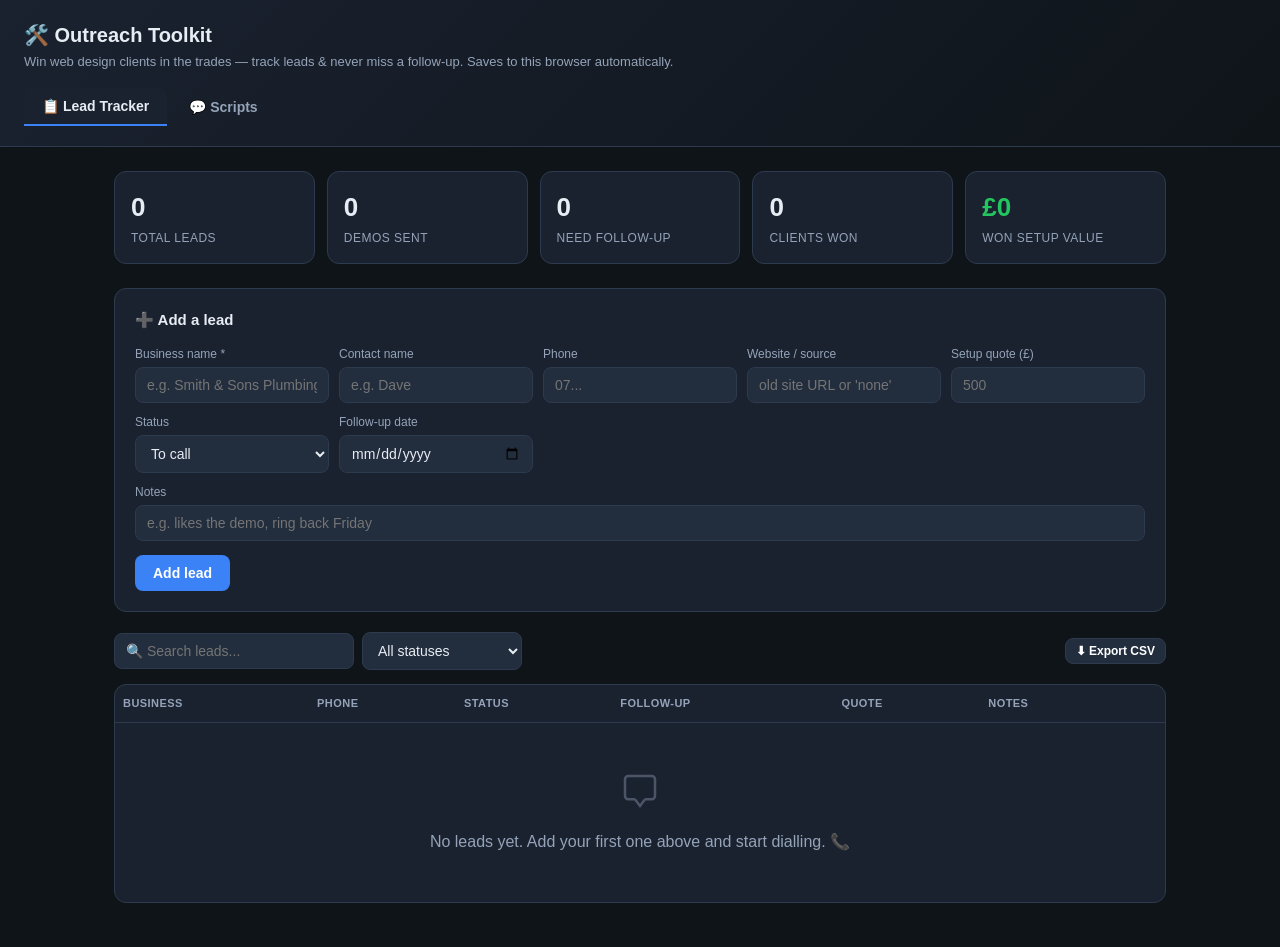
==== outreach-toolkit.html @ 8e2228c4 "Add Outreach Toolkit: lead tracker + scripts for trades web design" ====
<!DOCTYPE html>
<html lang="en-GB">
<head>
<meta charset="UTF-8">
<meta name="viewport" content="width=device-width, initial-scale=1.0">
<title>Outreach Toolkit — Web Design for Trades</title>
<style>
  :root {
    --bg: #0f1419;
    --panel: #1a2230;
    --panel-2: #222d3d;
    --line: #2e3a4d;
    --text: #e8edf4;
    --muted: #94a3b8;
    --accent: #3b82f6;
    --green: #22c55e;
    --amber: #f59e0b;
    --red: #ef4444;
    --purple: #a855f7;
  }
  * { box-sizing: border-box; margin: 0; padding: 0; }
  body {
    font-family: -apple-system, BlinkMacSystemFont, "Segoe UI", Roboto, Helvetica, Arial, sans-serif;
    background: var(--bg);
    color: var(--text);
    line-height: 1.5;
  }
  header {
    background: linear-gradient(135deg, #1a2230, #0f1419);
    border-bottom: 1px solid var(--line);
    padding: 20px 24px;
    position: sticky; top: 0; z-index: 10;
  }
  header h1 { font-size: 20px; font-weight: 700; }
  header p { color: var(--muted); font-size: 13px; margin-top: 2px; }
  .tabs { display: flex; gap: 4px; margin-top: 16px; }
  .tab {
    background: transparent; border: none; color: var(--muted);
    padding: 10px 18px; cursor: pointer; font-size: 14px; font-weight: 600;
    border-radius: 8px 8px 0 0; transition: .15s;
  }
  .tab:hover { color: var(--text); background: var(--panel-2); }
  .tab.active { color: var(--text); background: var(--panel); border-bottom: 2px solid var(--accent); }
  .wrap { max-width: 1100px; margin: 0 auto; padding: 24px; }
  .view { display: none; }
  .view.active { display: block; }

  /* Stats */
  .stats { display: grid; grid-template-columns: repeat(auto-fit, minmax(150px,1fr)); gap: 12px; margin-bottom: 24px; }
  .stat { background: var(--panel); border: 1px solid var(--line); border-radius: 12px; padding: 16px; }
  .stat .num { font-size: 26px; font-weight: 700; }
  .stat .lbl { color: var(--muted); font-size: 12px; text-transform: uppercase; letter-spacing: .04em; margin-top: 2px; }
  .stat.pipeline .num { color: var(--green); }

  /* Form */
  .card { background: var(--panel); border: 1px solid var(--line); border-radius: 12px; padding: 20px; margin-bottom: 20px; }
  .card h2 { font-size: 15px; margin-bottom: 14px; }
  .grid-form { display: grid; grid-template-columns: repeat(auto-fit, minmax(180px,1fr)); gap: 10px; }
  input, select, textarea {
    width: 100%; background: var(--panel-2); border: 1px solid var(--line);
    color: var(--text); padding: 9px 11px; border-radius: 8px; font-size: 14px; font-family: inherit;
  }
  input:focus, select:focus, textarea:focus { outline: none; border-color: var(--accent); }
  label { font-size: 12px; color: var(--muted); display: block; margin-bottom: 4px; }
  .btn {
    background: var(--accent); color: #fff; border: none; padding: 10px 18px;
    border-radius: 8px; font-size: 14px; font-weight: 600; cursor: pointer; transition: .15s;
  }
  .btn:hover { filter: brightness(1.1); }
  .btn.ghost { background: var(--panel-2); border: 1px solid var(--line); }
  .btn.sm { padding: 5px 10px; font-size: 12px; }
  .btn.danger { background: transparent; color: var(--red); border: 1px solid transparent; }
  .btn.danger:hover { background: rgba(239,68,68,.12); }
  .toolbar { display: flex; gap: 8px; align-items: center; flex-wrap: wrap; margin-bottom: 14px; }
  .toolbar .spacer { flex: 1; }
  .search { max-width: 240px; }

  /* Lead table */
  table { width: 100%; border-collapse: collapse; }
  th { text-align: left; font-size: 11px; text-transform: uppercase; letter-spacing: .04em; color: var(--muted); padding: 10px 8px; border-bottom: 1px solid var(--line); }
  td { padding: 10px 8px; border-bottom: 1px solid var(--line); font-size: 14px; vertical-align: middle; }
  tr:hover td { background: rgba(255,255,255,.02); }
  .biz strong { display: block; }
  .biz span { color: var(--muted); font-size: 12px; }
  select.status { padding: 5px 8px; font-size: 12px; font-weight: 600; border-radius: 999px; }
  .status-tocall { color: var(--muted); }
  .status-called { color: var(--accent); }
  .status-demosent { color: var(--purple); }
  .status-followup { color: var(--amber); }
  .status-won { color: var(--green); }
  .status-lost { color: var(--red); }
  .empty { text-align: center; color: var(--muted); padding: 48px 16px; }
  .empty svg { opacity: .4; margin-bottom: 12px; }
  .overdue { color: var(--red); font-weight: 600; }
  .due-soon { color: var(--amber); }
  a.link { color: var(--accent); text-decoration: none; }
  a.link:hover { text-decoration: underline; }

  /* Scripts */
  .script-block { background: var(--panel); border: 1px solid var(--line); border-radius: 12px; padding: 20px; margin-bottom: 16px; }
  .script-block h3 { font-size: 15px; margin-bottom: 6px; color: var(--accent); }
  .script-block h4 { font-size: 13px; margin: 14px 0 4px; color: var(--amber); }
  .script-block p, .script-block blockquote { font-size: 14px; margin-bottom: 8px; }
  .script-block blockquote {
    border-left: 3px solid var(--accent); padding: 8px 12px; background: var(--panel-2);
    border-radius: 0 8px 8px 0; color: #cdd8e6; font-style: italic;
  }
  .tip { font-size: 13px; color: var(--muted); }
  .note { font-size: 12px; color: var(--muted); font-style: italic; }
  .muted-small { font-size: 12px; color: var(--muted); }

  @media print {
    header, .tabs, .no-print { display: none !important; }
    body { background: #fff; color: #000; }
    .script-block { border: 1px solid #ccc; break-inside: avoid; }
    .script-block blockquote { background: #f4f4f4; color: #000; }
    .view { display: block !important; }
    #view-leads, #view-add { display: none !important; }
  }
</style>
</head>
<body>
<header>
  <h1>🛠️ Outreach Toolkit</h1>
  <p>Win web design clients in the trades — track leads &amp; never miss a follow-up. Saves to this browser automatically.</p>
  <div class="tabs">
    <button class="tab active" data-tab="leads">📋 Lead Tracker</button>
    <button class="tab" data-tab="scripts">💬 Scripts</button>
  </div>
</header>

<div class="wrap">

  <!-- ============ LEAD TRACKER ============ -->
  <div class="view active" id="view-leads">
    <div class="stats">
      <div class="stat"><div class="num" id="s-total">0</div><div class="lbl">Total Leads</div></div>
      <div class="stat"><div class="num" id="s-demos">0</div><div class="lbl">Demos Sent</div></div>
      <div class="stat"><div class="num" id="s-followup">0</div><div class="lbl">Need Follow-up</div></div>
      <div class="stat"><div class="num" id="s-won">0</div><div class="lbl">Clients Won</div></div>
      <div class="stat pipeline"><div class="num" id="s-pipeline">£0</div><div class="lbl">Won Setup Value</div></div>
    </div>

    <div class="card">
      <h2>➕ Add a lead</h2>
      <div class="grid-form">
        <div><label>Business name *</label><input id="f-name" placeholder="e.g. Smith &amp; Sons Plumbing"></div>
        <div><label>Contact name</label><input id="f-contact" placeholder="e.g. Dave"></div>
        <div><label>Phone</label><input id="f-phone" placeholder="07..."></div>
        <div><label>Website / source</label><input id="f-web" placeholder="old site URL or 'none'"></div>
        <div><label>Setup quote (£)</label><input id="f-value" type="number" placeholder="500"></div>
        <div><label>Status</label>
          <select id="f-status">
            <option value="tocall">To call</option>
            <option value="called">Called</option>
            <option value="demosent">Demo sent</option>
            <option value="followup">Follow-up</option>
            <option value="won">Won</option>
            <option value="lost">Lost</option>
          </select>
        </div>
        <div><label>Follow-up date</label><input id="f-date" type="date"></div>
        <div style="grid-column: 1/-1"><label>Notes</label><input id="f-notes" placeholder="e.g. likes the demo, ring back Friday"></div>
      </div>
      <div style="margin-top:14px"><button class="btn" id="addBtn">Add lead</button></div>
    </div>

    <div class="toolbar">
      <input class="search" id="search" placeholder="🔍 Search leads...">
      <select id="filter" style="max-width:160px">
        <option value="all">All statuses</option>
        <option value="tocall">To call</option>
        <option value="called">Called</option>
        <option value="demosent">Demo sent</option>
        <option value="followup">Follow-up</option>
        <option value="won">Won</option>
        <option value="lost">Lost</option>
      </select>
      <div class="spacer"></div>
      <button class="btn ghost sm" id="exportBtn">⬇ Export CSV</button>
    </div>

    <div class="card" style="padding:0; overflow-x:auto">
      <table id="table">
        <thead>
          <tr>
            <th>Business</th><th>Phone</th><th>Status</th><th>Follow-up</th><th>Quote</th><th>Notes</th><th></th>
          </tr>
        </thead>
        <tbody id="tbody"></tbody>
      </table>
      <div class="empty" id="empty">
        <svg width="40" height="40" viewBox="0 0 24 24" fill="none" stroke="currentColor" stroke-width="1.5"><path d="M9 17H5a2 2 0 0 1-2-2V5a2 2 0 0 1 2-2h14a2 2 0 0 1 2 2v10a2 2 0 0 1-2 2h-4M9 17l3 4 3-4"/></svg>
        <div>No leads yet. Add your first one above and start dialling. 📞</div>
      </div>
    </div>
  </div>

  <!-- ============ SCRIPTS ============ -->
  <div class="view" id="view-scripts">
    <div class="no-print" style="margin-bottom:16px; display:flex; gap:8px; align-items:center;">
      <button class="btn ghost sm" onclick="window.print()">🖨️ Print this sheet</button>
      <span class="muted-small">Tip: always lead with the free demo, never the pitch.</span>
    </div>

    <div class="script-block">
      <h3>📞 Cold Call — Opening</h3>
      <p class="tip">The first 10 seconds decide everything. Be quick, be human.</p>
      <blockquote>"Hi, is that [Name]? ... Hi [Name], my name's [Your Name] — I'll be quick, I know you're busy. I build websites for [plumbers/roofers] round [town], and I redesigned yours as a free demo to show you what it could look like. Is it alright if I text or email you the link to have a look? No charge, no catch."</blockquote>
      <h4>If they say yes:</h4>
      <blockquote>"Brilliant — what's the best number or email? ... Perfect, I'll fire it over now. Have a look when you get two minutes, and if you like it I can have the full thing live this week. If not, no worries at all — keep the demo."</blockquote>
      <p class="note">Send the demo immediately while on the call or right after.</p>
    </div>

    <div class="script-block">
      <h3>🛡️ Objection Handling</h3>

      <h4>"Why do I need this? I get all my work word of mouth."</h4>
      <blockquote>"Honestly, that's the best kind of work to have — and I'm not trying to replace it. Here's the thing though: when someone recommends you, the first thing the new customer does is Google you before they ring. If they find nothing, or an old site, some of them hesitate or go with the next name. A proper site just makes sure the referrals you're already getting actually pick up the phone — it backs up your reputation instead of letting it leak. That's all it does."</blockquote>
      <p class="note">Don't attack word-of-mouth. Reframe the site as plugging a leak in referrals they already get.</p>

      <h4>"How much is it?"</h4>
      <blockquote>"Setup's [£450–600] one-off, then [£50] a month to host it, keep it running and make any changes you need. But genuinely — have a look at the demo first, no point talking money until you've seen if you even like it."</blockquote>

      <h4>"I already have someone who does my website."</h4>
      <blockquote>"No problem at all. Mind if I send the demo anyway? Costs you nothing to compare — if yours is already better, you'll know in ten seconds and I'll leave you be."</blockquote>

      <h4>"I'm not interested / haven't got time."</h4>
      <blockquote>"Totally fair, I'll not keep you. I'll just text the demo link over so it's there if you ever fancy a look — sound alright? Cheers [Name], take care."</blockquote>

      <h4>"Is this a scam / who are you again?"</h4>
      <blockquote>"Ha, fair question — no, I'm local, I build sites for trades round here. There's nothing to buy on the phone. I just made you a free demo and wanted you to see it. I'll text it from this number now so you've got my details."</blockquote>
    </div>

    <div class="script-block">
      <h3>💬 Follow-Up Texts</h3>
      <h4>Right after the call:</h4>
      <blockquote>Hi [Name], [Your Name] here — great speaking with you. Here's the free demo I made for your site: [link]<br><br>Have a look when you get a sec. Happy to tweak anything or get it live this week if you like it 👍</blockquote>
      <h4>Next day (no reply):</h4>
      <blockquote>Hi [Name], did the demo come through ok? No rush — just shout if you've any questions or want any changes made.</blockquote>
      <h4>3–4 days later (then leave it):</h4>
      <blockquote>Hey [Name], I'll leave you in peace after this! The demo's yours to keep either way — link's here again if it's handy: [link]. Cheers 🙂</blockquote>
    </div>

    <div class="script-block">
      <h3>📩 Facebook / Instagram DM</h3>
      <blockquote>Hi [Name] 👋 I build websites for [roofers] around [town]. I redesigned yours as a free demo to show what it could look like — here's the link: [demo]<br><br>No charge and no catch. If you like it I can get the full site live this week; if not, keep the demo, no worries at all 🙂</blockquote>
      <h4>DM follow-up (2 days later):</h4>
      <blockquote>Hi [Name], just checking the demo link came through ok? Happy to change anything on it 👍</blockquote>
    </div>

    <div class="script-block">
      <h3>✅ Two rules that make it convert</h3>
      <p>1. <strong>Lead with the demo, never the pitch.</strong> "I built you something free" gets a yes; "can I sell you a website" gets a no.</p>
      <p>2. <strong>Follow up.</strong> Aim for ~30 touches a day. Most sales happen on the 2nd–4th contact, not the first — that's what the tracker is for.</p>
    </div>
  </div>

</div>

<script>
  const STORE = 'outreach_leads_v1';
  let leads = JSON.parse(localStorage.getItem(STORE) || '[]');

  const statusLabels = {
    tocall: 'To call', called: 'Called', demosent: 'Demo sent',
    followup: 'Follow-up', won: 'Won', lost: 'Lost'
  };

  function save() { localStorage.setItem(STORE, JSON.stringify(leads)); }

  function fmtDate(d) {
    if (!d) return '—';
    const date = new Date(d + 'T00:00:00');
    const today = new Date(); today.setHours(0,0,0,0);
    const diff = Math.round((date - today) / 86400000);
    const str = date.toLocaleDateString('en-GB', { day:'numeric', month:'short' });
    if (diff < 0) return '<span class="overdue">'+str+' (overdue)</span>';
    if (diff === 0) return '<span class="overdue">Today</span>';
    if (diff <= 2) return '<span class="due-soon">'+str+'</span>';
    return str;
  }

  function esc(s){ return (s||'').replace(/[&<>"]/g, c=>({'&':'&amp;','<':'&lt;','>':'&gt;','"':'&quot;'}[c])); }

  function render() {
    const q = document.getElementById('search').value.toLowerCase();
    const filter = document.getElementById('filter').value;
    const tbody = document.getElementById('tbody');
    tbody.innerHTML = '';

    let list = leads.filter(l => {
      const matchQ = !q || (l.name+l.contact+l.notes+l.phone).toLowerCase().includes(q);
      const matchF = filter === 'all' || l.status === filter;
      return matchQ && matchF;
    });

    document.getElementById('empty').style.display = leads.length === 0 ? 'block' : 'none';

    list.forEach(l => {
      const tr = document.createElement('tr');
      const opts = Object.keys(statusLabels).map(k =>
        `<option value="${k}" ${l.status===k?'selected':''}>${statusLabels[k]}</option>`).join('');
      const phoneCell = l.phone ? `<a class="link" href="tel:${esc(l.phone)}">${esc(l.phone)}</a>` : '—';
      tr.innerHTML = `
        <td class="biz"><strong>${esc(l.name)}</strong><span>${esc(l.contact||'')}${l.web?' · '+esc(l.web):''}</span></td>
        <td>${phoneCell}</td>
        <td><select class="status status-${l.status}" data-id="${l.id}">${opts}</select></td>
        <td>${fmtDate(l.date)}</td>
        <td>${l.value?('£'+l.value):'—'}</td>
        <td>${esc(l.notes||'')}</td>
        <td><button class="btn danger sm" data-del="${l.id}">✕</button></td>`;
      tbody.appendChild(tr);
    });

    // stats
    document.getElementById('s-total').textContent = leads.length;
    document.getElementById('s-demos').textContent = leads.filter(l=>['demosent','followup','won'].includes(l.status)).length;
    document.getElementById('s-followup').textContent = leads.filter(l=>l.status==='followup').length;
    document.getElementById('s-won').textContent = leads.filter(l=>l.status==='won').length;
    const pipe = leads.filter(l=>l.status==='won').reduce((s,l)=>s+(parseInt(l.value)||0),0);
    document.getElementById('s-pipeline').textContent = '£'+pipe.toLocaleString();
  }

  document.getElementById('addBtn').addEventListener('click', () => {
    const name = document.getElementById('f-name').value.trim();
    if (!name) { alert('Business name is required'); return; }
    leads.unshift({
      id: Date.now().toString(),
      name,
      contact: document.getElementById('f-contact').value.trim(),
      phone: document.getElementById('f-phone').value.trim(),
      web: document.getElementById('f-web').value.trim(),
      value: document.getElementById('f-value').value.trim(),
      status: document.getElementById('f-status').value,
      date: document.getElementById('f-date').value,
      notes: document.getElementById('f-notes').value.trim()
    });
    save(); render();
    ['f-name','f-contact','f-phone','f-web','f-value','f-date','f-notes'].forEach(id=>document.getElementById(id).value='');
    document.getElementById('f-name').focus();
  });

  document.getElementById('tbody').addEventListener('change', e => {
    if (e.target.classList.contains('status')) {
      const l = leads.find(x => x.id === e.target.dataset.id);
      if (l) { l.status = e.target.value; save(); render(); }
    }
  });

  document.getElementById('tbody').addEventListener('click', e => {
    if (e.target.dataset.del) {
      leads = leads.filter(x => x.id !== e.target.dataset.del);
      save(); render();
    }
  });

  document.getElementById('search').addEventListener('input', render);
  document.getElementById('filter').addEventListener('change', render);

  document.getElementById('exportBtn').addEventListener('click', () => {
    const rows = [['Business','Contact','Phone','Website','Status','Follow-up','Quote','Notes']];
    leads.forEach(l => rows.push([l.name,l.contact,l.phone,l.web,statusLabels[l.status],l.date,l.value,l.notes]));
    const csv = rows.map(r => r.map(c => '"'+String(c||'').replace(/"/g,'""')+'"').join(',')).join('\n');
    const blob = new Blob([csv], {type:'text/csv'});
    const a = document.createElement('a');
    a.href = URL.createObjectURL(blob);
    a.download = 'leads.csv';
    a.click();
  });

  // tabs
  document.querySelectorAll('.tab').forEach(t => t.addEventListener('click', () => {
    document.querySelectorAll('.tab').forEach(x=>x.classList.remove('active'));
    document.querySelectorAll('.view').forEach(x=>x.classList.remove('active'));
    t.classList.add('active');
    document.getElementById('view-'+t.dataset.tab).classList.add('active');
  }));

  render();
</script>
</body>
</html>
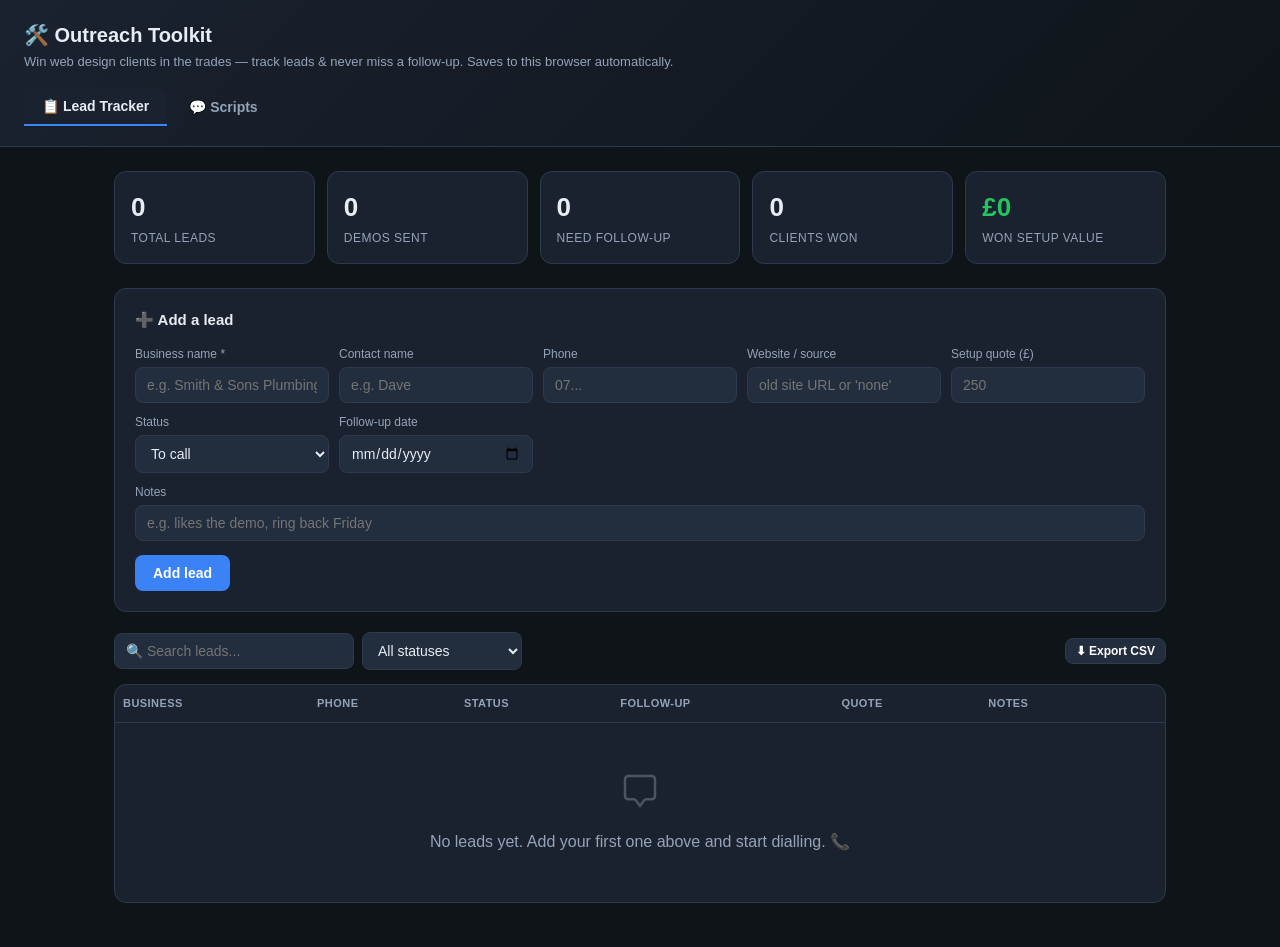
==== commit fd85d275: "Rework scripts to book a meeting (not send a link); pricing now 250 setup + 30/mo" ====
--- a/outreach-toolkit.html
+++ b/outreach-toolkit.html
@@ -148,7 +148,7 @@
         <div><label>Contact name</label><input id="f-contact" placeholder="e.g. Dave"></div>
         <div><label>Phone</label><input id="f-phone" placeholder="07..."></div>
         <div><label>Website / source</label><input id="f-web" placeholder="old site URL or 'none'"></div>
-        <div><label>Setup quote (£)</label><input id="f-value" type="number" placeholder="500"></div>
+        <div><label>Setup quote (£)</label><input id="f-value" type="number" placeholder="250"></div>
         <div><label>Status</label>
           <select id="f-status">
             <option value="tocall">To call</option>
@@ -200,16 +200,30 @@
   <div class="view" id="view-scripts">
     <div class="no-print" style="margin-bottom:16px; display:flex; gap:8px; align-items:center;">
       <button class="btn ghost sm" onclick="window.print()">🖨️ Print this sheet</button>
-      <span class="muted-small">Tip: always lead with the free demo, never the pitch.</span>
-    </div>
-
-    <div class="script-block">
-      <h3>📞 Cold Call — Opening</h3>
-      <p class="tip">The first 10 seconds decide everything. Be quick, be human.</p>
-      <blockquote>"Hi, is that [Name]? ... Hi [Name], my name's [Your Name] — I'll be quick, I know you're busy. I build websites for [plumbers/roofers] round [town], and I redesigned yours as a free demo to show you what it could look like. Is it alright if I text or email you the link to have a look? No charge, no catch."</blockquote>
-      <h4>If they say yes:</h4>
-      <blockquote>"Brilliant — what's the best number or email? ... Perfect, I'll fire it over now. Have a look when you get two minutes, and if you like it I can have the full thing live this week. If not, no worries at all — keep the demo."</blockquote>
-      <p class="note">Send the demo immediately while on the call or right after.</p>
+      <span class="muted-small">Tip: the goal of every call is one thing — get a meeting booked in the diary to show them the demo.</span>
+    </div>
+
+    <div class="script-block">
+      <h3>📞 Cold Call — Opening (goal: book a meeting)</h3>
+      <p class="tip">The first 10 seconds decide everything. Be quick, be human. The ONLY aim of this call is to get a meeting in the diary — don't try to sell or send anything, just book the time.</p>
+      <blockquote>"Hi, is that [Name]? ... Hi [Name], my name's [Your Name] — I'll be quick, I know you're busy. I build websites for [plumbers/roofers] round [town], and I've actually already built you a free demo of what yours could look like. I'd love to pop by and show you what I've put together — when are you usually free for a quick 15 minutes this week?"</blockquote>
+      <h4>If "yes" → pin down a time:</h4>
+      <blockquote>"Brilliant — what suits you better, [day] or [day]? ... Perfect, say [time]? What's the best address to meet you at, and a mobile number in case anything changes?"</blockquote>
+      <h4>If they can't meet in person:</h4>
+      <blockquote>"No problem — we can do it over a quick video call instead, I'll share my screen and walk you through it. When are you free for 15 minutes?"</blockquote>
+      <p class="note">Lock the day, time, place and number into your tracker straight away with a follow-up date. That booked meeting is the win.</p>
+    </div>
+
+    <div class="script-block">
+      <h3>🎬 The Meeting — Showing the Demo</h3>
+      <p class="tip">This is where you win the job. Keep it tight, talk benefits not features, and finish by asking for the go-ahead.</p>
+      <h4>Open (15 secs):</h4>
+      <blockquote>"Thanks for seeing me [Name]. So this is a quick demo I built specially for [business] — nothing's live yet, just want to show you the idea and see what you think."</blockquote>
+      <h4>Walk them through it — tie everything to getting more jobs:</h4>
+      <blockquote>"So up the top here, your phone number's clickable — someone on their mobile just taps it and they're straight through to you. This big button says 'Get a Free Quote' so people know exactly what to do. Down here I've put your reviews front and centre, because that's what wins the people your customers refer you to..."</blockquote>
+      <h4>Close — always ask (30 secs):</h4>
+      <blockquote>"That's the gist of it. What do you reckon? ... If you're happy, I can have the full thing live this week — it's [£250] to set up and [£30] a month to host it and make any changes. Shall I get it started for you?"</blockquote>
+      <p class="note">Silence after you ask the price is normal — don't fill it. Let them answer.</p>
     </div>
 
     <div class="script-block">
@@ -220,38 +234,38 @@
       <p class="note">Don't attack word-of-mouth. Reframe the site as plugging a leak in referrals they already get.</p>
 
       <h4>"How much is it?"</h4>
-      <blockquote>"Setup's [£450–600] one-off, then [£50] a month to host it, keep it running and make any changes you need. But genuinely — have a look at the demo first, no point talking money until you've seen if you even like it."</blockquote>
+      <blockquote>"It's [£250] to set up and [£30] a month to host it, keep it running and make any changes you need. But genuinely — let me come show you it properly first, no point talking money until you've seen if you even like it. When are you free for 15 minutes?"</blockquote>
 
       <h4>"I already have someone who does my website."</h4>
-      <blockquote>"No problem at all. Mind if I send the demo anyway? Costs you nothing to compare — if yours is already better, you'll know in ten seconds and I'll leave you be."</blockquote>
+      <blockquote>"No problem at all. Give me 15 minutes to show you what I've built anyway — costs you nothing to compare, and if yours is already better you'll know straight away and I'll leave you be. When suits you?"</blockquote>
 
       <h4>"I'm not interested / haven't got time."</h4>
-      <blockquote>"Totally fair, I'll not keep you. I'll just text the demo link over so it's there if you ever fancy a look — sound alright? Cheers [Name], take care."</blockquote>
+      <blockquote>"Totally fair, I'll not keep you. I'm local so if you ever change your mind just give me a shout — I'll leave you my number. Cheers [Name], take care."</blockquote>
 
       <h4>"Is this a scam / who are you again?"</h4>
-      <blockquote>"Ha, fair question — no, I'm local, I build sites for trades round here. There's nothing to buy on the phone. I just made you a free demo and wanted you to see it. I'll text it from this number now so you've got my details."</blockquote>
+      <blockquote>"Ha, fair question — no, I'm local, I build sites for trades round here. There's nothing to buy and no catch — I just built you a free demo and wanted to show you. Happy to pop by whenever suits so you can see for yourself."</blockquote>
     </div>
 
     <div class="script-block">
       <h3>💬 Follow-Up Texts</h3>
-      <h4>Right after the call:</h4>
-      <blockquote>Hi [Name], [Your Name] here — great speaking with you. Here's the free demo I made for your site: [link]<br><br>Have a look when you get a sec. Happy to tweak anything or get it live this week if you like it 👍</blockquote>
-      <h4>Next day (no reply):</h4>
-      <blockquote>Hi [Name], did the demo come through ok? No rush — just shout if you've any questions or want any changes made.</blockquote>
-      <h4>3–4 days later (then leave it):</h4>
-      <blockquote>Hey [Name], I'll leave you in peace after this! The demo's yours to keep either way — link's here again if it's handy: [link]. Cheers 🙂</blockquote>
+      <h4>Confirming a booked meeting:</h4>
+      <blockquote>Hi [Name], [Your Name] here 👍 Just confirming I'll pop by [place] at [time] on [day] to show you the website demo I built for [business]. Any problems just give me a shout!</blockquote>
+      <h4>If they didn't answer / chasing a time:</h4>
+      <blockquote>Hi [Name], tried to give you a quick ring — I've built a free website demo for [business] and would love to pop by and show you. When's a good 15 minutes for you this week?</blockquote>
+      <h4>After the meeting (if they're thinking about it):</h4>
+      <blockquote>Hey [Name], great to meet you today! No rush at all — whenever you're ready just say the word and I'll have the full site live within the week 🙂</blockquote>
     </div>
 
     <div class="script-block">
       <h3>📩 Facebook / Instagram DM</h3>
-      <blockquote>Hi [Name] 👋 I build websites for [roofers] around [town]. I redesigned yours as a free demo to show what it could look like — here's the link: [demo]<br><br>No charge and no catch. If you like it I can get the full site live this week; if not, keep the demo, no worries at all 🙂</blockquote>
+      <blockquote>Hi [Name] 👋 I build websites for [roofers] around [town]. I've actually built you a free demo of what yours could look like. Fancy meeting up for 15 minutes this week so I can show you? When are you usually free? No charge and no catch 🙂</blockquote>
       <h4>DM follow-up (2 days later):</h4>
-      <blockquote>Hi [Name], just checking the demo link came through ok? Happy to change anything on it 👍</blockquote>
+      <blockquote>Hi [Name], just floating this back up 🙂 I'd genuinely love to show you the demo I built — what day this week works for a quick 15 minutes?</blockquote>
     </div>
 
     <div class="script-block">
       <h3>✅ Two rules that make it convert</h3>
-      <p>1. <strong>Lead with the demo, never the pitch.</strong> "I built you something free" gets a yes; "can I sell you a website" gets a no.</p>
+      <p>1. <strong>Book the meeting — that's the only goal.</strong> Don't send a link they'll forget to open. Get a time in the diary to show them face to face (or screen-share) — that's where the demo sells itself.</p>
       <p>2. <strong>Follow up.</strong> Aim for ~30 touches a day. Most sales happen on the 2nd–4th contact, not the first — that's what the tracker is for.</p>
     </div>
   </div>
